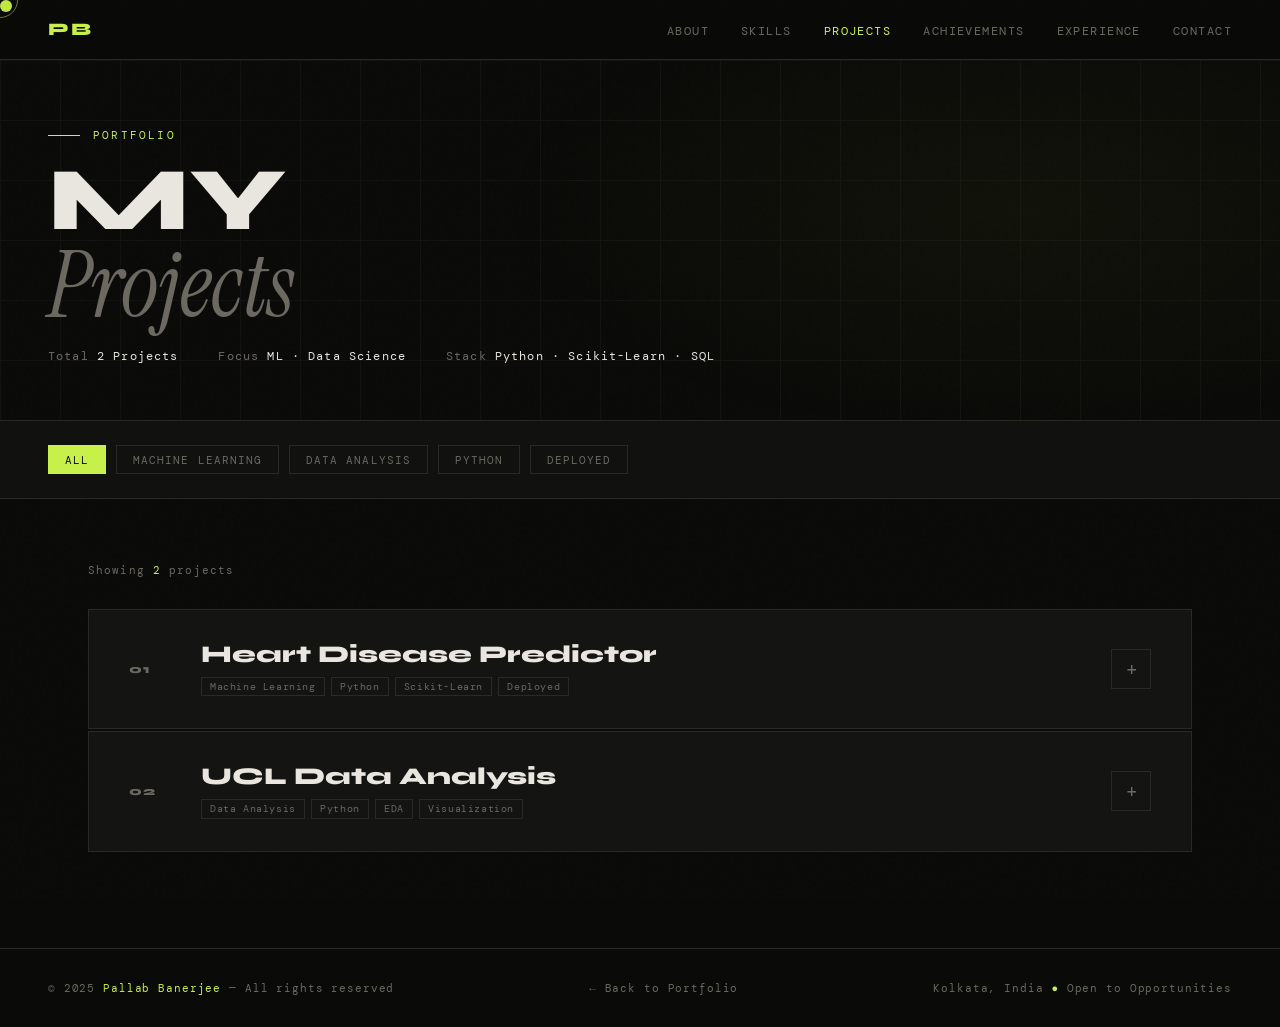
==== projects.html @ 0a2e41cd "feat: add projects page with custom cursor, navbar behavior, and project filtering functionality - I" ====
<!DOCTYPE html>
<html lang="en">
<head>
<meta charset="UTF-8">
<meta name="viewport" content="width=device-width, initial-scale=1.0">
<title>Projects — Pallab Banerjee</title>
<link rel="icon" href="./images/favicon.png" type="image/png">
<link href="https://fonts.googleapis.com/css2?family=Syne:wght@400;600;700;800&family=DM+Mono:ital,wght@0,400;0,500;1,400&family=Instrument+Serif:ital@0;1&display=swap" rel="stylesheet">
<link rel="stylesheet" href="./css/projects.css">
</head>
<body>

<div class="cursor" id="cursor"></div>
<div class="cursor-ring" id="cursorRing"></div>

<!-- NAV -->
<nav>
  <a href="index.html" class="nav-logo">PB</a>
  <ul class="nav-links">
    <li><a href="index.html#about">About</a></li>
    <li><a href="index.html#skills">Skills</a></li>
    <li><a href="projects.html" class="active">Projects</a></li>
    <li><a href="index.html#achievements">Achievements</a></li>
    <li><a href="index.html#experience">Experience</a></li>
    <li><a href="index.html#contact">Contact</a></li>
  </ul>
</nav>

<!-- PAGE HERO -->
<div class="page-hero">
  <div class="page-hero-bg"></div>
  <div class="page-hero-inner">
    <div class="page-hero-label">Portfolio</div>
    <h1>MY<br><em>Projects</em></h1>
    <div class="page-hero-meta">
      <div>Total <span>2 Projects</span></div>
      <div>Focus <span>ML · Data Science</span></div>
      <div>Stack <span>Python · Scikit-Learn · SQL</span></div>
    </div>
  </div>
</div>

<!-- FILTER BAR -->
<div class="filter-bar">
  <button class="filter-btn active" data-filter="all">All</button>
  <button class="filter-btn" data-filter="machine-learning">Machine Learning</button>
  <button class="filter-btn" data-filter="data-analysis">Data Analysis</button>
  <button class="filter-btn" data-filter="python">Python</button>
  <button class="filter-btn" data-filter="deployed">Deployed</button>
</div>

<!-- MAIN -->
<main>
  <div class="results-count">Showing <span id="countNum">2</span> projects</div>

  <div class="projects-list" id="projectsList">

    <!-- PROJECT 1 -->
    <div class="project-card fade-in" data-tags="machine-learning python deployed">
      <div class="card-header" onclick="toggleCard(this)">
        <div class="card-num">01</div>
        <div class="card-title-group">
          <div class="card-title">Heart Disease Predictor</div>
          <div class="card-tags">
            <span class="card-tag">Machine Learning</span>
            <span class="card-tag">Python</span>
            <span class="card-tag">Scikit-Learn</span>
            <span class="card-tag">Deployed</span>
          </div>
        </div>
        <div class="card-toggle">+</div>
      </div>
      <div class="card-body">
        <div class="card-body-inner">

          <!-- LEFT: Details + Description + Links -->
          <div>
            <div class="status-badge live">Live & Deployed</div>

            <div class="card-stats">
              <div class="card-stat">
                <div class="card-stat-num">~88%</div>
                <div class="card-stat-label">Accuracy</div>
              </div>
              <div class="card-stat">
                <div class="card-stat-num">13</div>
                <div class="card-stat-label">Features Used</div>
              </div>
              <div class="card-stat">
                <div class="card-stat-num">Web</div>
                <div class="card-stat-label">Deployed As</div>
              </div>
            </div>

            <div class="card-section-label">Project Description</div>
            <p class="card-desc">
              Developed a <strong>machine learning model</strong> to predict the risk of heart disease 
              in patients based on clinical features. The project involved the full ML pipeline — from 
              raw data ingestion all the way to a deployed interactive web application.
            </p>
            <p class="card-desc">
              Leveraged the Cleveland Heart Disease dataset with <strong>13 clinical features</strong> 
              including age, cholesterol, resting blood pressure, and ECG results. Applied multiple 
              classification algorithms and selected the best-performing model achieving 
              <strong>~88% accuracy</strong>.
            </p>

            <div class="card-section-label">Key Highlights</div>
            <div class="highlight-list">
              <div class="highlight-item">Full ML pipeline: data ingestion → preprocessing → modeling → deployment</div>
              <div class="highlight-item">Feature engineering and selection from 13 clinical attributes</div>
              <div class="highlight-item">Data preprocessing: handling missing values, normalization, encoding</div>
              <div class="highlight-item">Evaluated multiple classifiers — Logistic Regression, Random Forest, SVM</div>
              <div class="highlight-item">Achieved ~88% accuracy on test set with cross-validation</div>
              <div class="highlight-item">Deployed as an interactive web app for real-time prediction</div>
            </div>

            <div class="card-links">
              <a href="https://github.com" target="_blank" class="card-link card-link-primary">GitHub ↗</a>
              <a href="#" target="_blank" class="card-link card-link-outline">Live App ↗</a>
            </div>
          </div>

          <!-- RIGHT: Tech Stack -->
          <div class="tech-stack">
            <div class="card-section-label">Technical Stack</div>

            <div class="tech-category">
              <div class="tech-category-name">Language</div>
              <div class="tech-pills">
                <span class="tech-pill">Python</span>
              </div>
            </div>

            <div class="tech-category">
              <div class="tech-category-name">ML & Data</div>
              <div class="tech-pills">
                <span class="tech-pill">Scikit-Learn</span>
                <span class="tech-pill">Pandas</span>
                <span class="tech-pill">NumPy</span>
              </div>
            </div>

            <div class="tech-category">
              <div class="tech-category-name">Visualization</div>
              <div class="tech-pills">
                <span class="tech-pill">Matplotlib</span>
                <span class="tech-pill">Seaborn</span>
              </div>
            </div>

            <div class="tech-category">
              <div class="tech-category-name">Concepts Applied</div>
              <div class="tech-pills">
                <span class="tech-pill">Data Preprocessing</span>
                <span class="tech-pill">Feature Engineering</span>
                <span class="tech-pill">Model Evaluation</span>
                <span class="tech-pill">Cross-Validation</span>
                <span class="tech-pill">Classification</span>
              </div>
            </div>

            <div class="tech-category">
              <div class="tech-category-name">Environment & Tools</div>
              <div class="tech-pills">
                <span class="tech-pill">Jupyter Notebook</span>
                <span class="tech-pill">Git</span>
                <span class="tech-pill">GitHub</span>
              </div>
            </div>
          </div>

        </div>
      </div>
    </div>

    <!-- PROJECT 2 -->
    <div class="project-card fade-in" data-tags="data-analysis python">
      <div class="card-header" onclick="toggleCard(this)">
        <div class="card-num">02</div>
        <div class="card-title-group">
          <div class="card-title">UCL Data Analysis</div>
          <div class="card-tags">
            <span class="card-tag">Data Analysis</span>
            <span class="card-tag">Python</span>
            <span class="card-tag">EDA</span>
            <span class="card-tag">Visualization</span>
          </div>
        </div>
        <div class="card-toggle">+</div>
      </div>
      <div class="card-body">
        <div class="card-body-inner">

          <!-- LEFT -->
          <div>
            <div class="status-badge wip">Completed</div>

            <div class="card-stats">
              <div class="card-stat">
                <div class="card-stat-num">EDA</div>
                <div class="card-stat-label">Primary Method</div>
              </div>
              <div class="card-stat">
                <div class="card-stat-num">UCL</div>
                <div class="card-stat-label">Dataset</div>
              </div>
              <div class="card-stat">
                <div class="card-stat-num">3+</div>
                <div class="card-stat-label">Visual Insights</div>
              </div>
            </div>

            <div class="card-section-label">Project Description</div>
            <p class="card-desc">
              Built a comprehensive <strong>data analysis pipeline</strong> using Python to explore 
              and visualize UCL (UEFA Champions League) datasets. The goal was to uncover meaningful 
              trends, patterns, and statistical insights from historical match and performance data.
            </p>
            <p class="card-desc">
              The pipeline covered the full data lifecycle — <strong>ingestion, cleaning, transformation, 
              exploratory analysis, and visualization</strong> — using industry-standard Python libraries. 
              Findings were presented through rich, annotated charts and summary statistics.
            </p>

            <div class="card-section-label">Key Highlights</div>
            <div class="highlight-list">
              <div class="highlight-item">End-to-end data pipeline from raw CSV ingestion to final visualizations</div>
              <div class="highlight-item">Data cleaning: handling nulls, duplicates, type casting, outlier detection</div>
              <div class="highlight-item">Exploratory Data Analysis (EDA) to surface trends and anomalies</div>
              <div class="highlight-item">Statistical summaries: distributions, correlations, group aggregations</div>
              <div class="highlight-item">Rich visualization suite — bar, line, heatmap, and scatter plots</div>
              <div class="highlight-item">Insights on team performance, goal trends, and match outcomes</div>
            </div>

            <div class="card-links">
              <a href="https://github.com" target="_blank" class="card-link card-link-primary">GitHub ↗</a>
            </div>
          </div>

          <!-- RIGHT -->
          <div class="tech-stack">
            <div class="card-section-label">Technical Stack</div>

            <div class="tech-category">
              <div class="tech-category-name">Language</div>
              <div class="tech-pills">
                <span class="tech-pill">Python</span>
              </div>
            </div>

            <div class="tech-category">
              <div class="tech-category-name">Data Processing</div>
              <div class="tech-pills">
                <span class="tech-pill">Pandas</span>
                <span class="tech-pill">NumPy</span>
              </div>
            </div>

            <div class="tech-category">
              <div class="tech-category-name">Visualization</div>
              <div class="tech-pills">
                <span class="tech-pill">Matplotlib</span>
                <span class="tech-pill">Seaborn</span>
              </div>
            </div>

            <div class="tech-category">
              <div class="tech-category-name">Concepts Applied</div>
              <div class="tech-pills">
                <span class="tech-pill">EDA</span>
                <span class="tech-pill">Data Cleaning</span>
                <span class="tech-pill">Statistical Analysis</span>
                <span class="tech-pill">Data Visualization</span>
                <span class="tech-pill">Pattern Recognition</span>
              </div>
            </div>

            <div class="tech-category">
              <div class="tech-category-name">Environment & Tools</div>
              <div class="tech-pills">
                <span class="tech-pill">Jupyter Notebook</span>
                <span class="tech-pill">Git</span>
                <span class="tech-pill">GitHub</span>
              </div>
            </div>
          </div>

        </div>
      </div>
    </div>

  </div><!-- /projects-list -->

  <div class="no-results" id="noResults">
    No projects match the selected filter.
  </div>

</main>

<!-- FOOTER -->
<footer>
  <div>© 2025 <span>Pallab Banerjee</span> — All rights reserved</div>
  <div><a href="index.html" style="color:var(--muted);text-decoration:none;transition:color 0.2s" onmouseover="this.style.color='var(--accent)'" onmouseout="this.style.color='var(--muted)'">← Back to Portfolio</a></div>
  <div>Kolkata, India <span>●</span> Open to Opportunities</div>
</footer>

<script src="./js/projects.js"></script>
</body>
</html>
---- css/projects.css ----
:root {
--bg: #0a0a08;
--bg2: #111110;
--bg3: #1a1a17;
--accent: #c8f04a;
--accent2: #f0c84a;
--text: #e8e6df;
--muted: #6b6960;
--border: #2a2a25;
--card: #141412;
}

*, *::before, *::after { box-sizing: border-box; margin: 0; padding: 0; }
html { scroll-behavior: smooth; }

body {
background: var(--bg);
color: var(--text);
font-family: 'DM Mono', monospace;
overflow-x: hidden;
cursor: none;
}

img, svg {
max-width: 100%;
}

.cursor {
width: 12px; height: 12px;
background: var(--accent); border-radius: 50%;
position: fixed; top: 0; left: 0;
pointer-events: none; z-index: 9999;
mix-blend-mode: difference;
}
.cursor-ring {
width: 36px; height: 36px;
border: 1px solid var(--accent); border-radius: 50%;
position: fixed; top: 0; left: 0;
pointer-events: none; z-index: 9998;
opacity: 0.5;
}

body::before {
content: '';
position: fixed; inset: 0;
background-image: url("data:image/svg+xml,%3Csvg viewBox='0 0 256 256' xmlns='http://www.w3.org/2000/svg'%3E%3Cfilter id='noise'%3E%3CfeTurbulence type='fractalNoise' baseFrequency='0.9' numOctaves='4' stitchTiles='stitch'/%3E%3C/filter%3E%3Crect width='100%25' height='100%25' filter='url(%23noise)' opacity='0.04'/%3E%3C/svg%3E");
pointer-events: none; z-index: 0; opacity: 0.4;
}

/* NAV */
nav {
position: fixed;
top: 0;
width: 100%;
z-index: 100;
display: flex;
justify-content: space-between;
align-items: center;
padding: 1.2rem 3rem;
background: rgba(10,10,8,0.85);
backdrop-filter: blur(12px);
border-bottom: 1px solid var(--border);
transition: transform 0.5s ease;
}

nav.nav-hidden {
transform: translateY(-100%);
}

.nav-logo {
font-family: 'Syne', sans-serif;
font-weight: 800; font-size: 1.1rem;
color: var(--accent); letter-spacing: 0.1em;
text-decoration: none;
}
.nav-links { display: flex; gap: 2rem; list-style: none; }
.nav-links a {
color: var(--muted); text-decoration: none;
font-size: 0.75rem; letter-spacing: 0.12em; text-transform: uppercase;
transition: color 0.2s;
}
.nav-links a:hover, .nav-links a.active { color: var(--accent); }

/* PAGE HERO */
.page-hero {
min-height: 38vh;
display: flex; align-items: flex-end;
padding: 8rem 3rem 3.5rem;
border-bottom: 1px solid var(--border);
position: relative; overflow: hidden;
}
.page-hero-bg {
position: absolute; inset: 0;
background: radial-gradient(ellipse 60% 80% at 80% 50%, rgba(200,240,74,0.04) 0%, transparent 70%);
pointer-events: none;
}
/* grid lines */
.page-hero::after {
content: '';
position: absolute; inset: 0;
background-image:
    linear-gradient(var(--border) 1px, transparent 1px),
    linear-gradient(90deg, var(--border) 1px, transparent 1px);
background-size: 60px 60px;
opacity: 0.3;
pointer-events: none;
}
.page-hero-inner {
max-width: 1200px; width: 100%; margin: 0 auto;
position: relative; z-index: 1;
}
.page-hero-label {
font-size: 0.7rem; letter-spacing: 0.2em;
text-transform: uppercase; color: var(--accent);
margin-bottom: 1rem;
display: flex; align-items: center; gap: 0.8rem;
}
.page-hero-label::before {
content: ''; display: block;
width: 2rem; height: 1px; background: var(--accent);
}
.page-hero h1 {
font-family: 'Syne', sans-serif;
font-size: clamp(3rem, 7vw, 6rem);
font-weight: 800; line-height: 0.95;
margin-bottom: 1.2rem;
}
.page-hero h1 em {
font-family: 'Instrument Serif', serif;
font-style: italic; color: var(--muted);
font-weight: 400;
}
.page-hero-meta {
display: flex; gap: 2.5rem; align-items: center;
font-size: 0.72rem; color: var(--muted);
letter-spacing: 0.1em;
}
.page-hero-meta span { color: var(--text); }

/* FILTER BAR */
.filter-bar {
padding: 1.5rem 3rem;
background: var(--bg2);
border-bottom: 1px solid var(--border);
display: flex;
gap: 0.6rem;
flex-wrap: wrap;
position: sticky;
top: 61px;
z-index: 50;
transition: top 0.3s ease;
}

.filter-bar.filter-at-top {
top: 0;
}

.filter-btn {
font-family: 'DM Mono', monospace;
font-size: 0.68rem; letter-spacing: 0.1em;
text-transform: uppercase;
padding: 0.4rem 1rem;
background: transparent;
border: 1px solid var(--border);
color: var(--muted);
cursor: none;
transition: all 0.2s;
}
.filter-btn:hover, .filter-btn.active {
background: var(--accent);
border-color: var(--accent);
color: var(--bg);
}

/* MAIN */
main {
padding: 4rem 3rem 6rem;
max-width: 1200px; margin: 0 auto;
position: relative; z-index: 1;
}

/* PROJECT CARDS */
.projects-list {
display: flex; flex-direction: column; gap: 2px;
}

.project-card {
background: var(--card);
border: 1px solid var(--border);
overflow: hidden;
transition: border-color 0.3s;
position: relative;
}
.project-card:hover { border-color: rgba(200,240,74,0.4); }

/* Accent bar on left */
.project-card::before {
content: '';
position: absolute; left: 0; top: 0; bottom: 0;
width: 3px;
background: var(--accent);
transform: scaleY(0);
transform-origin: bottom;
transition: transform 0.4s cubic-bezier(.4,0,.2,1);
}
.project-card:hover::before { transform: scaleY(1); }

/* Card header — always visible, clickable to expand */
.card-header {
padding: 2rem 2.5rem;
display: grid;
grid-template-columns: auto 1fr auto;
gap: 2rem; align-items: center;
cursor: none;
user-select: none;
}
.card-num {
font-family: 'Syne', sans-serif;
font-size: 0.75rem; font-weight: 800;
color: var(--muted); letter-spacing: 0.1em;
min-width: 2.5rem;
}
.card-title-group {}
.card-title {
font-family: 'Syne', sans-serif;
font-size: clamp(1.1rem, 2.5vw, 1.5rem);
font-weight: 800; line-height: 1.1;
margin-bottom: 0.5rem;
transition: color 0.2s;
}
.project-card:hover .card-title { color: var(--accent); }
.card-tags { display: flex; flex-wrap: wrap; gap: 0.4rem; }
.card-tag {
font-size: 0.62rem; padding: 0.15rem 0.5rem;
border: 1px solid var(--border);
color: var(--muted); letter-spacing: 0.06em;
}
.card-toggle {
width: 2.5rem; height: 2.5rem;
border: 1px solid var(--border);
display: flex; align-items: center; justify-content: center;
font-size: 1.2rem; color: var(--muted);
transition: all 0.3s; flex-shrink: 0;
}
.project-card.open .card-toggle {
background: var(--accent); color: var(--bg);
border-color: var(--accent);
transform: rotate(45deg);
}

/* Card body — hidden/shown */
.card-body {
max-height: 0; overflow: hidden;
transition: max-height 0.5s cubic-bezier(.4,0,.2,1);
}
.project-card.open .card-body { max-height: 1000px; }

.card-body-inner {
padding: 0 2.5rem 2.5rem;
border-top: 1px solid var(--border);
padding-top: 2rem;
display: grid;
grid-template-columns: 1.4fr 1fr;
gap: 3rem;
}

/* Left col */
.card-section-label {
font-size: 0.62rem; letter-spacing: 0.18em;
text-transform: uppercase; color: var(--accent);
margin-bottom: 0.8rem;
display: flex; align-items: center; gap: 0.5rem;
}
.card-section-label::before { content: '//'; color: var(--muted); }
.card-desc {
font-size: 0.8rem; line-height: 1.9;
color: #8a8880; margin-bottom: 2rem;
}
.card-desc strong { color: var(--text); font-weight: 500; }

/* Highlights list */
.highlight-list {
display: flex; flex-direction: column; gap: 0.6rem;
margin-bottom: 2rem;
}
.highlight-item {
display: flex; gap: 0.8rem; align-items: flex-start;
font-size: 0.77rem; color: #8a8880;
}
.highlight-item::before {
content: '→'; color: var(--accent);
flex-shrink: 0; margin-top: 1px;
}

/* Links */
.card-links { display: flex; gap: 1rem; flex-wrap: wrap; }
.card-link {
font-size: 0.7rem; letter-spacing: 0.1em;
text-transform: uppercase;
padding: 0.6rem 1.4rem;
text-decoration: none;
border: 1px solid;
transition: all 0.2s;
cursor: none;
}
.card-link-primary {
background: var(--accent); color: var(--bg);
border-color: var(--accent);
}
.card-link-primary:hover { background: transparent; color: var(--accent); }
.card-link-outline {
background: transparent; color: var(--muted);
border-color: var(--border);
}
.card-link-outline:hover { border-color: var(--accent); color: var(--accent); }

/* Right col — tech stack */
.tech-stack {}
.tech-category { margin-bottom: 1.5rem; }
.tech-category-name {
font-size: 0.62rem; letter-spacing: 0.15em;
text-transform: uppercase; color: var(--muted);
margin-bottom: 0.6rem;
}
.tech-pills { display: flex; flex-wrap: wrap; gap: 0.4rem; }
.tech-pill {
font-size: 0.72rem;
padding: 0.4rem 0.9rem;
background: var(--bg3);
border: 1px solid var(--border);
color: var(--text);
transition: all 0.2s;
}
.tech-pill:hover {
background: rgba(200,240,74,0.08);
border-color: var(--accent);
color: var(--accent);
}

/* Status badge */
.status-badge {
display: inline-flex; align-items: center; gap: 0.4rem;
font-size: 0.62rem; letter-spacing: 0.1em;
text-transform: uppercase;
padding: 0.3rem 0.8rem;
border: 1px solid;
margin-bottom: 1.5rem;
}
.status-badge.live {
border-color: rgba(200,240,74,0.3);
color: var(--accent);
background: rgba(200,240,74,0.05);
}
.status-badge.live::before {
content: '';
width: 6px; height: 6px;
background: var(--accent); border-radius: 50%;
animation: pulse 1.5s infinite;
}
.status-badge.wip {
border-color: rgba(240,200,74,0.3);
color: var(--accent2);
background: rgba(240,200,74,0.05);
}
.status-badge.wip::before {
content: ''; width: 6px; height: 6px;
background: var(--accent2); border-radius: 50%;
}

/* Stats row inside card */
.card-stats {
display: flex; gap: 1.5rem; margin-bottom: 1.5rem;
padding: 1.2rem;
background: var(--bg3);
border: 1px solid var(--border);
}
.card-stat { text-align: center; flex: 1; }
.card-stat-num {
font-family: 'Syne', sans-serif;
font-size: 1.4rem; font-weight: 800;
color: var(--accent); line-height: 1;
margin-bottom: 0.2rem;
}
.card-stat-label { font-size: 0.6rem; color: var(--muted); letter-spacing: 0.08em; text-transform: uppercase; }

/* Empty state */
.no-results {
display: none; text-align: center;
padding: 5rem 2rem;
color: var(--muted); font-size: 0.8rem;
}
.no-results.show { display: block; }

/* Count */
.results-count {
font-size: 0.7rem; color: var(--muted);
letter-spacing: 0.1em; margin-bottom: 2rem;
}
.results-count span { color: var(--accent); }

/* FOOTER */
footer {
border-top: 1px solid var(--border);
padding: 2rem 3rem;
display: flex; justify-content: space-between; align-items: center;
font-size: 0.68rem; color: var(--muted);
letter-spacing: 0.08em;
position: relative; z-index: 1;
}
footer span { color: var(--accent); }

/* FADE IN */
.fade-in { opacity: 0; transform: translateY(20px); transition: all 0.6s cubic-bezier(.16,1,.3,1); }
.fade-in.visible { opacity: 1; transform: none; }

@keyframes pulse {
0%,100% { opacity:1; transform:scale(1); }
50% { opacity:0.5; transform:scale(0.75); }
}

@media (max-width: 768px) {
body { cursor: auto; }
.cursor,
.cursor-ring { display: none; }
nav {
align-items: flex-start;
flex-direction: column;
gap: 0.85rem;
padding: 0.9rem 1.25rem;
}
.nav-links {
display: flex;
gap: 0.95rem;
width: 100%;
overflow-x: auto;
padding-bottom: 0.1rem;
scrollbar-width: none;
-webkit-overflow-scrolling: touch;
}
.nav-links::-webkit-scrollbar { display: none; }
.nav-links li { flex: 0 0 auto; }
.nav-links a {
display: block;
font-size: 0.63rem;
white-space: nowrap;
}
.page-hero { padding: 8.5rem 1.25rem 2.5rem; }
.page-hero h1 { font-size: clamp(2.8rem, 15vw, 4.4rem); }
.page-hero-meta {
align-items: flex-start;
flex-direction: column;
gap: 0.7rem;
}
.filter-bar {
top: 92px;
padding: 0.9rem 1.25rem;
gap: 0.5rem;
}
.filter-btn {
font-size: 0.62rem;
padding: 0.45rem 0.75rem;
}
main { padding: 2.5rem 1.25rem 4rem; }
.card-header {
grid-template-columns: 1fr auto;
gap: 1rem;
padding: 1.35rem;
}
.card-num {
grid-column: 1 / -1;
min-width: 0;
}
.card-body-inner {
grid-template-columns: 1fr;
gap: 2rem;
padding: 0 1.35rem 1.35rem;
padding-top: 1.35rem;
}
.card-stats {
display: grid;
grid-template-columns: 1fr;
gap: 0.8rem;
padding: 1rem;
}
.card-links { flex-direction: column; }
.card-link {
text-align: center;
width: 100%;
}
.highlight-item,
.card-desc,
.tech-pill {
overflow-wrap: anywhere;
}
footer {
flex-direction: column;
gap: 0.5rem;
text-align: center;
padding: 2rem 1.25rem;
}
}

@media (max-width: 430px) {
nav,
.page-hero,
.filter-bar,
main {
padding-inline: 1rem;
}
.page-hero-label { letter-spacing: 0.14em; }
.filter-bar {
overflow-x: auto;
flex-wrap: nowrap;
scrollbar-width: none;
-webkit-overflow-scrolling: touch;
}
.filter-bar::-webkit-scrollbar { display: none; }
.filter-btn { flex: 0 0 auto; }
.card-header,
.card-body-inner { padding-inline: 1rem; }
.card-title { font-size: 1.05rem; }
.card-toggle {
width: 2.2rem;
height: 2.2rem;
}
}
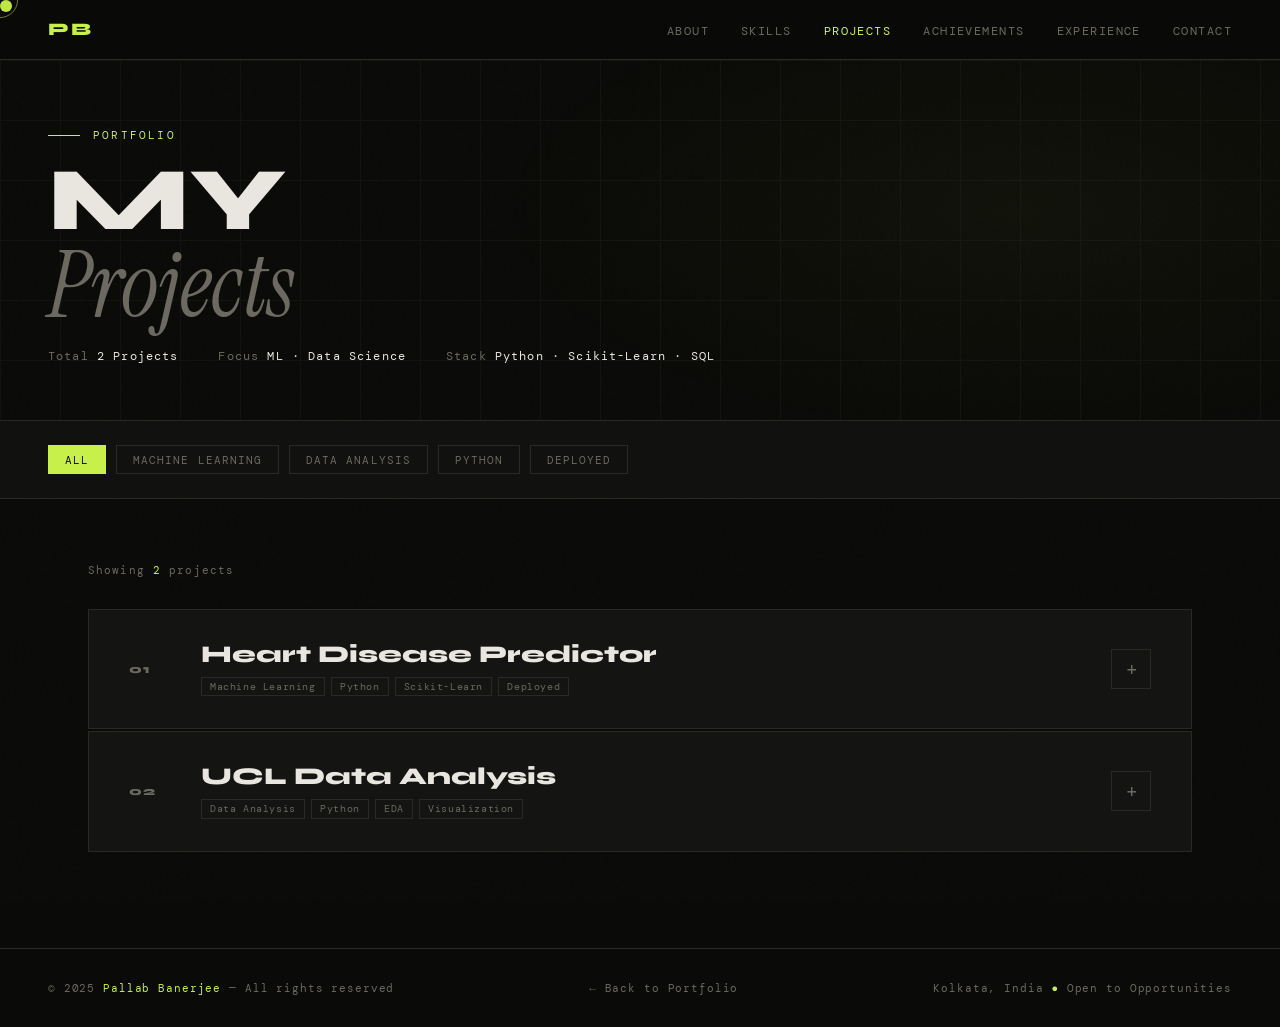
==== commit 85038490: "feat: update project links to point to specific GitHub repositories and live apps" ====
--- a/projects.html
+++ b/projects.html
@@ -116,8 +116,8 @@
             </div>
 
             <div class="card-links">
-              <a href="https://github.com" target="_blank" class="card-link card-link-primary">GitHub ↗</a>
-              <a href="#" target="_blank" class="card-link card-link-outline">Live App ↗</a>
+              <a href="https://github.com/banerjee003/Heart-Disease-Predictor" target="_blank" class="card-link card-link-primary">GitHub ↗</a>
+              <a href="https://pallab-heart-disease-predictor.streamlit.app/" target="_blank" class="card-link card-link-outline">Live App ↗</a>
             </div>
           </div>
 
@@ -234,7 +234,7 @@
             </div>
 
             <div class="card-links">
-              <a href="https://github.com" target="_blank" class="card-link card-link-primary">GitHub ↗</a>
+              <a href="https://github.com/banerjee003/UCL-Data-Analysis" target="_blank" class="card-link card-link-primary">GitHub ↗</a>
             </div>
           </div>
 
@@ -307,4 +307,4 @@
 
 <script src="./js/projects.js"></script>
 </body>
-</html>
+</html>
--- a/css/projects.css
+++ b/css/projects.css
@@ -73,6 +73,28 @@
 color: var(--accent); letter-spacing: 0.1em;
 text-decoration: none;
 }
+.nav-toggle {
+display: none;
+width: 2.6rem;
+height: 2.6rem;
+border: 1px solid var(--border);
+background: var(--card);
+color: var(--text);
+align-items: center;
+justify-content: center;
+flex-direction: column;
+gap: 0.32rem;
+cursor: pointer;
+}
+.nav-toggle span {
+width: 1.15rem;
+height: 1px;
+background: currentColor;
+transition: transform 0.2s ease, opacity 0.2s ease;
+}
+nav.menu-open .nav-toggle span:nth-child(1) { transform: translateY(6px) rotate(45deg); }
+nav.menu-open .nav-toggle span:nth-child(2) { opacity: 0; }
+nav.menu-open .nav-toggle span:nth-child(3) { transform: translateY(-6px) rotate(-45deg); }
 .nav-links { display: flex; gap: 2rem; list-style: none; }
 .nav-links a {
 color: var(--muted); text-decoration: none;
@@ -163,7 +185,7 @@
 background: transparent;
 border: 1px solid var(--border);
 color: var(--muted);
-cursor: none;
+cursor: pointer;
 transition: all 0.2s;
 }
 .filter-btn:hover, .filter-btn.active {
@@ -211,7 +233,7 @@
 display: grid;
 grid-template-columns: auto 1fr auto;
 gap: 2rem; align-items: center;
-cursor: none;
+cursor: pointer;
 user-select: none;
 }
 .card-num {
@@ -253,7 +275,7 @@
 max-height: 0; overflow: hidden;
 transition: max-height 0.5s cubic-bezier(.4,0,.2,1);
 }
-.project-card.open .card-body { max-height: 1000px; }
+.project-card.open .card-body { max-height: 4000px; }
 
 .card-body-inner {
 padding: 0 2.5rem 2.5rem;
@@ -301,7 +323,7 @@
 text-decoration: none;
 border: 1px solid;
 transition: all 0.2s;
-cursor: none;
+cursor: pointer;
 }
 .card-link-primary {
 background: var(--accent); color: var(--bg);
@@ -423,26 +445,33 @@
 .cursor,
 .cursor-ring { display: none; }
 nav {
-align-items: flex-start;
-flex-direction: column;
-gap: 0.85rem;
+align-items: center;
+flex-direction: row;
+flex-wrap: wrap;
+gap: 0;
 padding: 0.9rem 1.25rem;
 }
+.nav-toggle { display: flex; margin-left: auto; }
 .nav-links {
-display: flex;
-gap: 0.95rem;
+display: grid;
+grid-template-columns: 1fr;
+gap: 0;
 width: 100%;
-overflow-x: auto;
-padding-bottom: 0.1rem;
-scrollbar-width: none;
--webkit-overflow-scrolling: touch;
-}
-.nav-links::-webkit-scrollbar { display: none; }
-.nav-links li { flex: 0 0 auto; }
+max-height: 0;
+overflow: hidden;
+padding-top: 0;
+transition: max-height 0.25s ease, padding-top 0.25s ease;
+}
+nav.menu-open .nav-links {
+max-height: 22rem;
+padding-top: 0.75rem;
+}
 .nav-links a {
 display: block;
-font-size: 0.63rem;
-white-space: nowrap;
+font-size: 0.72rem;
+padding: 0.82rem 0;
+border-top: 1px solid var(--border);
+white-space: normal;
 }
 .page-hero { padding: 8.5rem 1.25rem 2.5rem; }
 .page-hero h1 { font-size: clamp(2.8rem, 15vw, 4.4rem); }
@@ -452,7 +481,7 @@
 gap: 0.7rem;
 }
 .filter-bar {
-top: 92px;
+top: 70px;
 padding: 0.9rem 1.25rem;
 gap: 0.5rem;
 }
@@ -476,6 +505,7 @@
 padding: 0 1.35rem 1.35rem;
 padding-top: 1.35rem;
 }
+.project-card.open .card-body { max-height: 6000px; }
 .card-stats {
 display: grid;
 grid-template-columns: 1fr;
@@ -489,7 +519,11 @@
 }
 .highlight-item,
 .card-desc,
-.tech-pill {
+.tech-pill,
+.card-title,
+.card-tag,
+.card-stat-label,
+footer {
 overflow-wrap: anywhere;
 }
 footer {
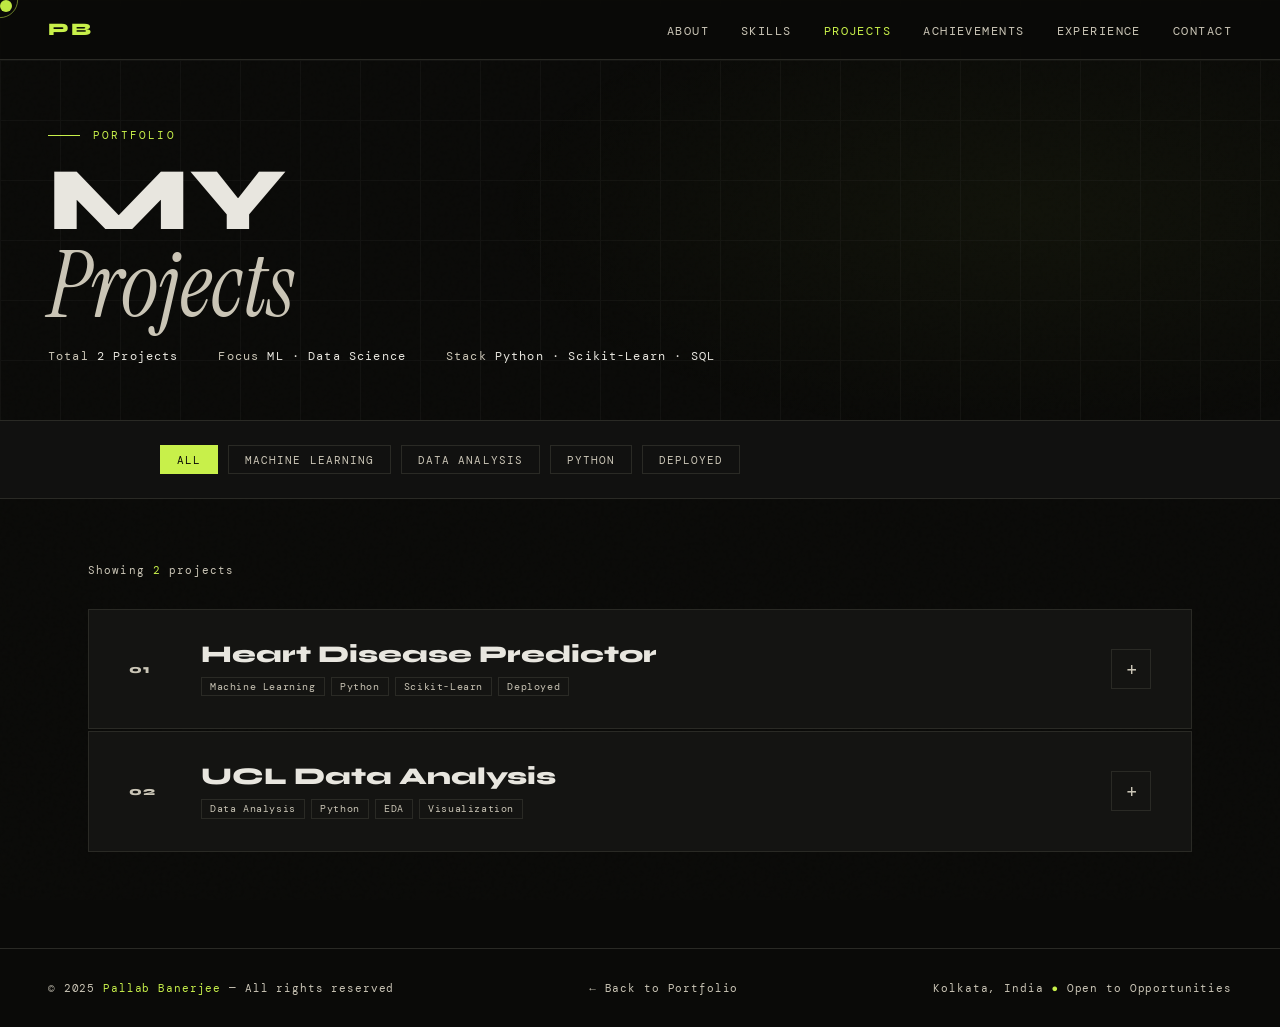
==== commit 37bb736e: "feat: add Flask to skills and include live app link in project details" ====
--- a/projects.html
+++ b/projects.html
@@ -175,7 +175,7 @@
     </div>
 
     <!-- PROJECT 2 -->
-    <div class="project-card fade-in" data-tags="data-analysis python">
+    <div class="project-card fade-in" data-tags="data-analysis python deployed">
       <div class="card-header" onclick="toggleCard(this)">
         <div class="card-num">02</div>
         <div class="card-title-group">
@@ -235,6 +235,7 @@
 
             <div class="card-links">
               <a href="https://github.com/banerjee003/UCL-Data-Analysis" target="_blank" class="card-link card-link-primary">GitHub ↗</a>
+              <a href="https://pallab-ucl-data-analysis.streamlit.app/" target="_blank" class="card-link card-link-outline">Live App ↗</a>
             </div>
           </div>
 
@@ -307,4 +308,4 @@
 
 <script src="./js/projects.js"></script>
 </body>
-</html>+</html>
--- a/css/projects.css
+++ b/css/projects.css
@@ -5,7 +5,7 @@
 --accent: #c8f04a;
 --accent2: #f0c84a;
 --text: #e8e6df;
---muted: #6b6960;
+--muted: #cac5b6;
 --border: #2a2a25;
 --card: #141412;
 }
@@ -161,7 +161,7 @@
 
 /* FILTER BAR */
 .filter-bar {
-padding: 1.5rem 3rem;
+padding: 1.5rem 10rem;
 background: var(--bg2);
 border-bottom: 1px solid var(--border);
 display: flex;
@@ -242,7 +242,7 @@
 color: var(--muted); letter-spacing: 0.1em;
 min-width: 2.5rem;
 }
-.card-title-group {}
+/* .card-title-group {} */
 .card-title {
 font-family: 'Syne', sans-serif;
 font-size: clamp(1.1rem, 2.5vw, 1.5rem);
@@ -337,7 +337,7 @@
 .card-link-outline:hover { border-color: var(--accent); color: var(--accent); }
 
 /* Right col — tech stack */
-.tech-stack {}
+/* .tech-stack {} */
 .tech-category { margin-bottom: 1.5rem; }
 .tech-category-name {
 font-size: 0.62rem; letter-spacing: 0.15em;
